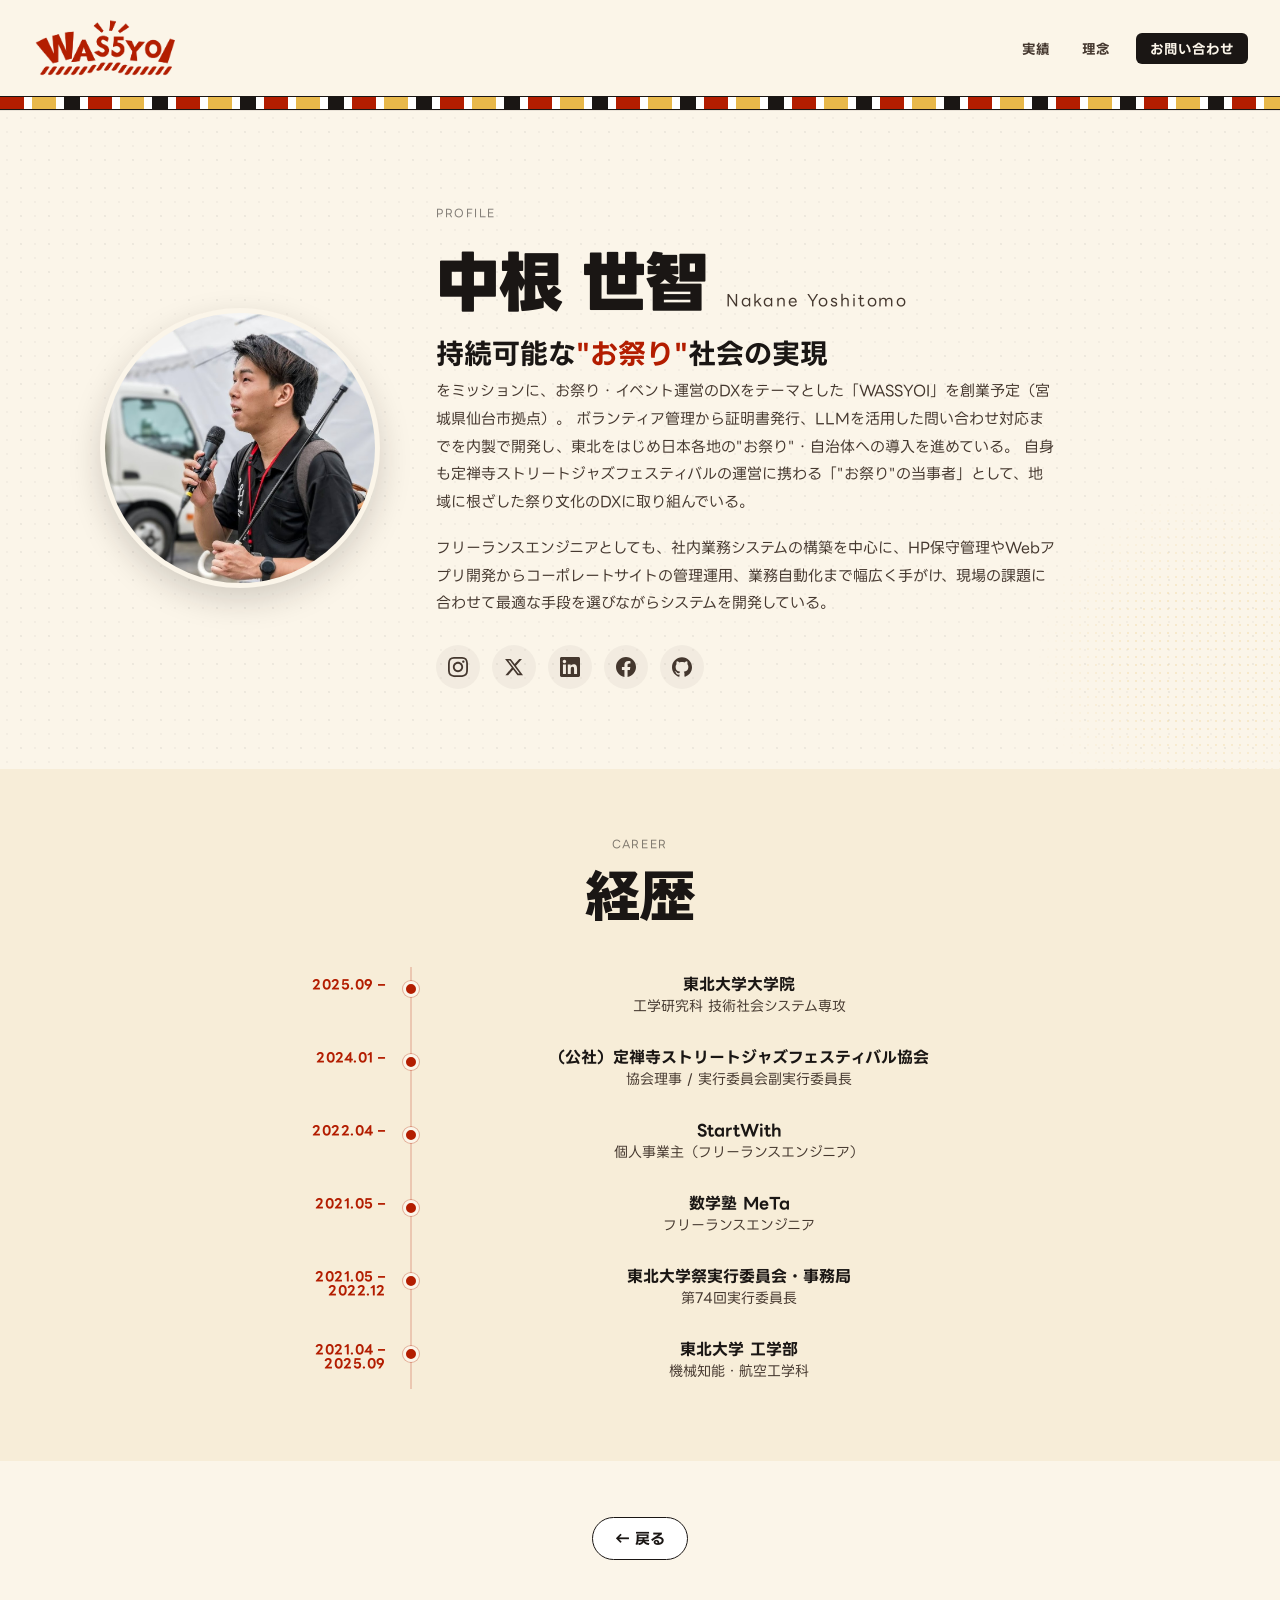
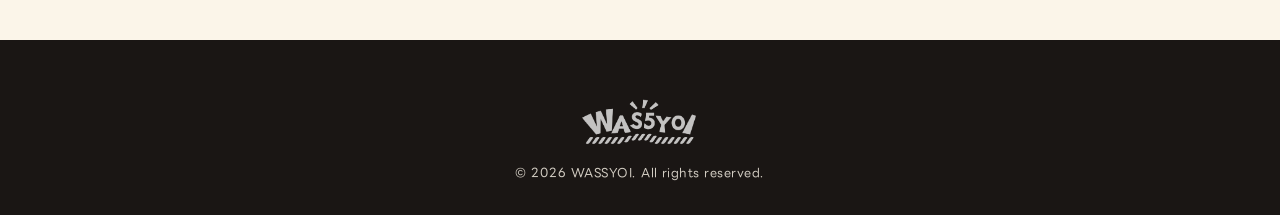
==== ynakane/index.html @ 85476eb9 "Shorten back link to "← 戻る" The profile page sits one level below the portfolio root, so the shorter" ====
<!doctype html>
<html lang="ja">
<head>
<meta charset="utf-8">
<title>中根 世智 / Nakane Yoshitomo — WASSYOI</title>
<meta name="viewport" content="width=device-width, initial-scale=1">
<meta name="description" content="WASSYOI 共同創業者・中根世智(Nakane Yoshitomo)のプロフィール。仙台拠点で&quot;お祭り&quot;運営のDXに取り組む。">
<meta property="og:title" content="中根 世智 / Nakane Yoshitomo — WASSYOI">
<meta property="og:description" content="持続可能な&quot;お祭り&quot;社会の実現へ。WASSYOI 共同創業者・中根世智のプロフィール。">
<meta property="og:type" content="profile">
<meta property="og:image" content="../assets/team/nakane.jpg">

<link rel="preconnect" href="https://fonts.googleapis.com">
<link rel="preconnect" href="https://fonts.gstatic.com" crossorigin>
<link href="https://fonts.googleapis.com/css2?family=LINE+Seed+JP:wght@400;700;900&family=Zen+Kaku+Gothic+New:wght@500;700;900&display=swap" rel="stylesheet">

<link rel="stylesheet" href="../matsuri.css">
<link rel="stylesheet" href="../portfolio.css">
<link rel="stylesheet" href="ynakane.css">

<link rel="icon" type="image/svg+xml" href="../assets/wassyoi-trex-black.svg">
</head>
<body class="matsuri-root font-mode-modern">

<!-- ===== Header ===== -->
<header class="wp-header">
  <div class="wp-header__inner">
    <a href="../" class="wp-logo" aria-label="WASSYOI ホーム">
      <img class="wp-logo__img" src="../assets/wassyoi-logo.png" alt="WASSYOI">
    </a>
    <nav class="wp-nav" aria-label="Primary">
      <a href="../#cases">実績</a>
      <a href="../#mission">理念</a>
      <a href="../#contact" class="is-cta">お問い合わせ</a>
    </nav>
  </div>
  <div class="m-hachimaki" aria-hidden="true"></div>
</header>

<main>

  <!-- ===== Hero ===== -->
  <section class="yn-hero bg-paper">
    <div class="wp-decor wp-decor--halftone halftone-mustard" aria-hidden="true"></div>
    <div class="yn-hero__inner">
      <div class="yn-hero__photo">
        <img src="../assets/team/nakane.jpg" alt="中根 世智">
      </div>
      <div class="yn-hero__text">
        <div class="wp-eyebrow">PROFILE</div>
        <h1 class="yn-hero__name">
          中根 世智
          <span class="yn-hero__name-en">Nakane Yoshitomo</span>
        </h1>
        <p class="yn-hero__tagline">
          持続可能な<span class="accent">"お祭り"</span>社会の実現
        </p>
        <p class="yn-hero__lede">
          をミッションに、お祭り・イベント運営のDXをテーマとした「WASSYOI」を創業予定（宮城県仙台市拠点）。
          ボランティア管理から証明書発行、LLMを活用した問い合わせ対応までを内製で開発し、東北をはじめ日本各地の"お祭り"・自治体への導入を進めている。
          自身も定禅寺ストリートジャズフェスティバルの運営に携わる「"お祭り"の当事者」として、地域に根ざした祭り文化のDXに取り組んでいる。
        </p>
        <p class="yn-hero__lede">
          フリーランスエンジニアとしても、社内業務システムの構築を中心に、HP保守管理やWebアプリ開発からコーポレートサイトの管理運用、業務自動化まで幅広く手がけ、現場の課題に合わせて最適な手段を選びながらシステムを開発している。
        </p>
        <ul class="yn-socials" aria-label="中根世智 SNS リンク">
          <li>
            <a href="https://www.instagram.com/ynakane_wassyoi" target="_blank" rel="noopener" aria-label="Instagram">
              <svg viewBox="0 0 24 24" aria-hidden="true" focusable="false">
                <path d="M12 2.163c3.204 0 3.584.012 4.85.07 3.252.148 4.771 1.691 4.919 4.919.058 1.265.069 1.645.069 4.849 0 3.205-.012 3.584-.069 4.849-.149 3.225-1.664 4.771-4.919 4.919-1.266.058-1.644.07-4.85.07-3.204 0-3.584-.012-4.849-.07-3.26-.149-4.771-1.699-4.919-4.92-.058-1.265-.07-1.644-.07-4.849 0-3.204.013-3.583.07-4.849.149-3.227 1.664-4.771 4.919-4.919 1.266-.057 1.645-.069 4.849-.069zm0-2.163c-3.259 0-3.667.014-4.947.072-4.358.2-6.78 2.618-6.98 6.98-.059 1.281-.073 1.689-.073 4.948 0 3.259.014 3.668.072 4.948.2 4.358 2.618 6.78 6.98 6.98 1.281.058 1.689.072 4.948.072 3.259 0 3.668-.014 4.948-.072 4.354-.2 6.782-2.618 6.979-6.98.059-1.28.073-1.689.073-4.948 0-3.259-.014-3.667-.072-4.947-.196-4.354-2.617-6.78-6.979-6.98-1.281-.059-1.69-.073-4.949-.073zm0 5.838c-3.403 0-6.162 2.759-6.162 6.162s2.759 6.163 6.162 6.163 6.162-2.759 6.162-6.163c0-3.403-2.759-6.162-6.162-6.162zm0 10.162c-2.209 0-4-1.79-4-4 0-2.209 1.791-4 4-4s4 1.791 4 4c0 2.21-1.791 4-4 4zm6.406-11.845c-.796 0-1.441.645-1.441 1.44s.645 1.44 1.441 1.44c.795 0 1.439-.645 1.439-1.44s-.644-1.44-1.439-1.44z"/>
              </svg>
            </a>
          </li>
          <li>
            <a href="https://x.com/ynakane_wassyoi" target="_blank" rel="noopener" aria-label="X (Twitter)">
              <svg viewBox="0 0 24 24" aria-hidden="true" focusable="false">
                <path d="M18.244 2.25h3.308l-7.227 8.26 8.502 11.24H16.17l-5.214-6.817L4.99 21.75H1.68l7.73-8.835L1.254 2.25H8.08l4.713 6.231 5.45-6.231zm-1.161 17.52h1.833L7.084 4.126H5.117l11.966 15.644z"/>
              </svg>
            </a>
          </li>
          <li>
            <a href="https://www.linkedin.com/in/yoshitomo-nakane-5741b6293" target="_blank" rel="noopener" aria-label="LinkedIn">
              <svg viewBox="0 0 24 24" aria-hidden="true" focusable="false">
                <path d="M20.447 20.452h-3.554v-5.569c0-1.328-.027-3.037-1.852-3.037-1.853 0-2.136 1.445-2.136 2.939v5.667H9.351V9h3.414v1.561h.046c.477-.9 1.637-1.85 3.37-1.85 3.601 0 4.267 2.37 4.267 5.455v6.286zM5.337 7.433c-1.144 0-2.063-.926-2.063-2.065 0-1.138.92-2.063 2.063-2.063 1.14 0 2.064.925 2.064 2.063 0 1.139-.925 2.065-2.064 2.065zm1.782 13.019H3.555V9h3.564v11.452zM22.225 0H1.771C.792 0 0 .774 0 1.729v20.542C0 23.227.792 24 1.771 24h20.451C23.2 24 24 23.227 24 22.271V1.729C24 .774 23.2 0 22.222 0h.003z"/>
              </svg>
            </a>
          </li>
          <li>
            <a href="https://www.facebook.com/share/1KwECC7auL/" target="_blank" rel="noopener" aria-label="Facebook">
              <svg viewBox="0 0 24 24" aria-hidden="true" focusable="false">
                <path d="M24 12.073c0-6.627-5.373-12-12-12s-12 5.373-12 12c0 5.99 4.388 10.954 10.125 11.854v-8.385H7.078v-3.47h3.047V9.43c0-3.007 1.792-4.669 4.533-4.669 1.312 0 2.686.235 2.686.235v2.953H15.83c-1.491 0-1.956.925-1.956 1.874v2.25h3.328l-.532 3.47h-2.796v8.385C19.612 23.027 24 18.062 24 12.073z"/>
              </svg>
            </a>
          </li>
          <li>
            <a href="https://github.com/chifukomu" target="_blank" rel="noopener" aria-label="GitHub">
              <svg viewBox="0 0 24 24" aria-hidden="true" focusable="false">
                <path d="M12 .297c-6.63 0-12 5.373-12 12 0 5.303 3.438 9.8 8.205 11.385.6.113.82-.258.82-.577 0-.285-.01-1.04-.015-2.04-3.338.724-4.042-1.61-4.042-1.61C4.422 18.07 3.633 17.7 3.633 17.7c-1.087-.744.084-.729.084-.729 1.205.084 1.838 1.236 1.838 1.236 1.07 1.835 2.809 1.305 3.495.998.108-.776.417-1.305.76-1.605-2.665-.3-5.466-1.332-5.466-5.93 0-1.31.465-2.38 1.235-3.22-.135-.303-.54-1.523.105-3.176 0 0 1.005-.322 3.3 1.23.96-.267 1.98-.399 3-.405 1.02.006 2.04.138 3 .405 2.28-1.552 3.285-1.23 3.285-1.23.645 1.653.24 2.873.12 3.176.765.84 1.23 1.91 1.23 3.22 0 4.61-2.805 5.625-5.475 5.92.42.36.81 1.096.81 2.22 0 1.606-.015 2.896-.015 3.286 0 .315.21.69.825.57C20.565 22.092 24 17.592 24 12.297c0-6.627-5.373-12-12-12z"/>
              </svg>
            </a>
          </li>
        </ul>
      </div>
    </div>
  </section>

  <!-- ===== Career ===== -->
  <section class="wp-section wp-section--alt">
    <div class="wp-section__head">
      <div class="wp-eyebrow">CAREER</div>
      <h2 class="wp-section__title">経歴</h2>
    </div>
    <ol class="yn-timeline">
      <li>
        <div class="yn-timeline__date">2025.09 –</div>
        <div class="yn-timeline__body">
          <div class="yn-timeline__org">東北大学大学院</div>
          <div class="yn-timeline__role">工学研究科 技術社会システム専攻</div>
        </div>
      </li>
      <li>
        <div class="yn-timeline__date">2024.01 –</div>
        <div class="yn-timeline__body">
          <div class="yn-timeline__org">（公社）定禅寺ストリートジャズフェスティバル協会</div>
          <div class="yn-timeline__role">協会理事 / 実行委員会副実行委員長</div>
        </div>
      </li>
      <li>
        <div class="yn-timeline__date">2022.04 –</div>
        <div class="yn-timeline__body">
          <div class="yn-timeline__org">StartWith</div>
          <div class="yn-timeline__role">個人事業主（フリーランスエンジニア）</div>
        </div>
      </li>
      <li>
        <div class="yn-timeline__date">2021.05 –</div>
        <div class="yn-timeline__body">
          <div class="yn-timeline__org">数学塾 MeTa</div>
          <div class="yn-timeline__role">フリーランスエンジニア</div>
        </div>
      </li>
      <li>
        <div class="yn-timeline__date">2021.05 – 2022.12</div>
        <div class="yn-timeline__body">
          <div class="yn-timeline__org">東北大学祭実行委員会・事務局</div>
          <div class="yn-timeline__role">第74回実行委員長</div>
        </div>
      </li>
      <li>
        <div class="yn-timeline__date">2021.04 – 2025.09</div>
        <div class="yn-timeline__body">
          <div class="yn-timeline__org">東北大学 工学部</div>
          <div class="yn-timeline__role">機械知能・航空工学科</div>
        </div>
      </li>
    </ol>
  </section>

  <!-- ===== Back ===== -->
  <section class="yn-back">
    <a href="../" class="m-btn m-btn-ghost">← 戻る</a>
  </section>

</main>

<!-- ===== Footer ===== -->
<footer class="wp-footer">
  <div class="wp-footer__inner">
    <span class="wp-footer__brand">
      <img class="mark" src="../assets/wassyoi-logo.png" alt="WASSYOI">
    </span>
    <span class="wp-footer__copy font-mono">© 2026 WASSYOI. All rights reserved.</span>
  </div>
</footer>

</body>
</html>
---- matsuri.css ----
/* WASSYOI Portfolio — Matsuri Direction
   Paper-collage festival aesthetic. LINE Seed JP throughout,
   warm cream paper, vermillion + mustard, halftone, masking tape, hachimaki. */

:root {
  --m-red: #B31D00;
  --m-red-deep: #861500;
  --m-red-soft: #F2DDD6;
  --m-mustard: #E8B84A;
  --m-mustard-deep: #B98A1E;
  --m-mustard-soft: #FBEED0;
  --m-teal: #1E7A7A;
  --m-teal-soft: #CFE5E3;
  --m-navy: #1D2B4A;
  --m-cream: #FBF5E9;
  --m-paper: #F7EDD8;
  --m-ink: #1A1614;
  --m-ink-2: #44372E;
  --m-ink-3: rgba(26,22,20,.55);
  --m-radius: 18px;

  --m-font-display: "Zen Kaku Gothic New", "LINE Seed JP", system-ui, sans-serif;
  --m-font-body: "LINE Seed JP", system-ui, sans-serif;
  --m-font-mono: "LINE Seed JP", system-ui, sans-serif;
}

/* ===== Page chrome ===== */
.matsuri-root {
  font-family: var(--m-font-body);
  color: var(--m-ink);
  background: var(--m-cream);
  -webkit-font-smoothing: antialiased;
  font-feature-settings: "palt";
  min-height: 100vh;
}
.matsuri-root *,
.matsuri-root *::before,
.matsuri-root *::after { box-sizing: border-box; }

.font-display {
  font-family: var(--m-font-display);
  font-weight: 800;
  letter-spacing: -0.02em;
}
.font-mono { font-family: var(--m-font-mono); }

/* ===== Paper textures ===== */
.bg-paper {
  background-color: var(--m-cream);
  background-image:
    radial-gradient(rgba(26,22,20,.035) 1px, transparent 1px),
    radial-gradient(rgba(26,22,20,.025) 1px, transparent 1px);
  background-size: 14px 14px, 28px 28px;
  background-position: 0 0, 7px 7px;
}
.bg-paper-warm {
  background-color: var(--m-paper);
  background-image:
    radial-gradient(rgba(26,22,20,.045) 1px, transparent 1.2px);
  background-size: 10px 10px;
}
.bg-ink { background: var(--m-ink); color: var(--m-cream); }

/* Halftone */
.halftone-red {
  background-image: radial-gradient(var(--m-red) 22%, transparent 23%);
  background-size: 10px 10px;
}
.halftone-mustard {
  background-image: radial-gradient(var(--m-mustard) 22%, transparent 23%);
  background-size: 8px 8px;
}
.halftone-ink {
  background-image: radial-gradient(var(--m-ink) 22%, transparent 23%);
  background-size: 7px 7px;
}

/* Diagonal stripes */
.stripe-red {
  background: repeating-linear-gradient(-45deg, var(--m-red) 0 10px, #C83619 10px 20px);
}
.stripe-mustard {
  background: repeating-linear-gradient(-45deg, var(--m-mustard) 0 10px, #D9A834 10px 20px);
}
.stripe-cream {
  background: repeating-linear-gradient(-45deg, var(--m-cream) 0 8px, #F0E6D0 8px 16px);
}

/* ===== Tape / masking ===== */
.m-tape {
  position: absolute;
  height: 22px;
  width: 80px;
  background: rgba(232, 184, 74, 0.7);
  box-shadow: 0 2px 6px rgba(0,0,0,.08);
}
.m-tape::before, .m-tape::after {
  content: "";
  position: absolute;
  top: 0; bottom: 0; width: 6px;
  background-image: linear-gradient(90deg, transparent 0 3px, rgba(255,255,255,.5) 3px 6px);
}
.m-tape::before { left: -1px; }
.m-tape::after  { right: -1px; transform: scaleX(-1); }
.m-tape-red  { background: rgba(214, 59, 31, 0.72); }
.m-tape-teal { background: rgba(30, 122, 122, 0.66); }

/* ===== Sticker / chip / button ===== */
.m-sticker {
  display: inline-flex;
  align-items: center;
  justify-content: center;
  gap: 6px;
  border-radius: 999px;
  padding: 6px 14px;
  font-weight: 700;
  font-size: 13px;
  background: var(--m-mustard);
  color: var(--m-ink);
  box-shadow: 0 2px 0 var(--m-ink);
  border: 1.5px solid var(--m-ink);
  white-space: nowrap;
}
.m-sticker-red  { background: var(--m-red); color: #fff; }
.m-sticker-teal { background: var(--m-teal); color: #fff; }
.m-sticker-ink  { background: var(--m-ink); color: var(--m-cream); }

.m-chip {
  display: inline-flex;
  align-items: center;
  gap: 6px;
  padding: 4px 10px;
  border-radius: 999px;
  font-size: 12px;
  font-weight: 700;
  border: 1.2px solid var(--m-ink);
  background: #fff;
  color: var(--m-ink);
}

.m-card {
  background: #fff;
  border: 1.5px solid var(--m-ink);
  border-radius: var(--m-radius);
  box-shadow: 4px 4px 0 var(--m-ink);
  position: relative;
  transition: transform .15s cubic-bezier(.2,.7,.3,1), box-shadow .15s cubic-bezier(.2,.7,.3,1);
}
.m-card:hover { transform: translate(-2px,-2px); box-shadow: 6px 6px 0 var(--m-ink); }
.m-card-soft {
  background: #fff;
  border: 1px solid rgba(26,22,20,.15);
  border-radius: var(--m-radius);
  box-shadow: 0 4px 14px rgba(26,22,20,.06);
}

.m-btn {
  display: inline-flex;
  align-items: center;
  justify-content: center;
  gap: 8px;
  padding: 12px 22px;
  border-radius: 999px;
  font-weight: 700;
  font-size: 15px;
  font-family: inherit;
  border: 1.5px solid var(--m-ink);
  cursor: pointer;
  transition: transform .12s cubic-bezier(.2,.7,.3,1), box-shadow .12s cubic-bezier(.2,.7,.3,1);
  white-space: nowrap;
  color: var(--m-ink);
  background: #fff;
  text-decoration: none;
}
.m-btn-primary { background: var(--m-red); color: #fff; box-shadow: 3px 3px 0 var(--m-ink); }
.m-btn-primary:hover { transform: translate(-1px,-1px); box-shadow: 4px 4px 0 var(--m-ink); }
.m-btn-mustard { background: var(--m-mustard); color: var(--m-ink); box-shadow: 3px 3px 0 var(--m-ink); }
.m-btn-mustard:hover { transform: translate(-1px,-1px); box-shadow: 4px 4px 0 var(--m-ink); }
.m-btn-teal { background: var(--m-teal); color: #fff; box-shadow: 3px 3px 0 var(--m-ink); }
.m-btn-teal:hover { transform: translate(-1px,-1px); box-shadow: 4px 4px 0 var(--m-ink); }
.m-btn-ghost { background: #fff; }
.m-btn-ghost:hover { background: var(--m-paper); }

/* ===== Burst / star sticker ===== */
.m-burst {
  position: absolute;
  width: 84px; height: 84px;
  background: var(--m-mustard);
  display: flex; align-items: center; justify-content: center;
  text-align: center;
  font-weight: 800;
  font-size: 13px;
  color: var(--m-ink);
  line-height: 1.05;
  border: none;
  clip-path: polygon(
    50% 0%, 61% 12%, 75% 6%, 79% 21%, 94% 20%,
    90% 35%, 100% 45%, 88% 55%, 96% 70%, 81% 73%,
    80% 88%, 65% 84%, 57% 98%, 45% 88%, 30% 96%,
    25% 82%, 10% 82%, 14% 68%, 2% 58%, 14% 48%,
    4% 32%, 19% 30%, 16% 16%, 31% 18%, 37% 4%
  );
}

/* ===== Zigzag separator ===== */
.m-zigzag {
  height: 10px;
  background: var(--m-ink);
  clip-path: polygon(
    0 0, 2.5% 100%, 5% 0, 7.5% 100%, 10% 0, 12.5% 100%, 15% 0, 17.5% 100%,
    20% 0, 22.5% 100%, 25% 0, 27.5% 100%, 30% 0, 32.5% 100%, 35% 0, 37.5% 100%,
    40% 0, 42.5% 100%, 45% 0, 47.5% 100%, 50% 0, 52.5% 100%, 55% 0, 57.5% 100%,
    60% 0, 62.5% 100%, 65% 0, 67.5% 100%, 70% 0, 72.5% 100%, 75% 0, 77.5% 100%,
    80% 0, 82.5% 100%, 85% 0, 87.5% 100%, 90% 0, 92.5% 100%, 95% 0, 97.5% 100%, 100% 0
  );
}

/* ===== Sticky note ===== */
.m-note {
  background: #FFF5B8;
  padding: 14px 16px;
  border-radius: 4px;
  box-shadow: 2px 3px 0 rgba(26,22,20,.18);
  font-size: 13px;
  line-height: 1.55;
  position: relative;
}

/* ===== Marquee ticker ===== */
@keyframes m-marquee { from { transform: translateX(0); } to { transform: translateX(-50%); } }
.m-marquee-track {
  display: flex; gap: 2.5rem;
  width: max-content;
  animation: m-marquee 38s linear infinite;
  align-items: center;
}

/* ===== Animations ===== */
@keyframes m-wiggle {
  0%, 100% { transform: rotate(-2deg); }
  50% { transform: rotate(2deg); }
}
@keyframes m-bobble {
  0%, 100% { transform: translateY(0); }
  50% { transform: translateY(-4px); }
}
@keyframes m-spin-slow { to { transform: rotate(360deg); } }
.m-anim-wiggle { animation: m-wiggle 3.2s ease-in-out infinite; transform-origin: center; }
.m-anim-bobble { animation: m-bobble 2.6s ease-in-out infinite; }
.m-anim-spin   { animation: m-spin-slow 14s linear infinite; }

@media (prefers-reduced-motion: reduce) {
  .m-marquee-track,
  .m-anim-wiggle,
  .m-anim-bobble,
  .m-anim-spin { animation: none !important; }
}

/* ===== Stamp / seal mark ===== */
.m-stamp {
  width: 100%; aspect-ratio: 1; border-radius: 50%;
  background: var(--m-red);
  border: 3px solid var(--m-red);
  position: relative;
  display: grid; place-items: center;
  color: var(--m-cream);
  font-family: var(--m-font-display);
  font-weight: 800;
  letter-spacing: -0.02em;
  box-shadow: 0 4px 14px rgba(0,0,0,.12);
}
.m-stamp::before {
  content: ""; position: absolute; inset: 6%;
  border: 1.5px solid var(--m-cream); border-radius: 50%;
  pointer-events: none;
}

/* ===== Hachimaki strip (festival headband) — recreated as a CSS pattern ===== */
.m-hachimaki {
  height: 14px;
  background:
    repeating-linear-gradient(
      90deg,
      var(--m-red) 0 24px,
      #fff 24px 32px,
      var(--m-mustard) 32px 56px,
      #fff 56px 64px,
      var(--m-ink) 64px 80px,
      #fff 80px 88px
    );
  border-top: 1.5px solid var(--m-ink);
  border-bottom: 1.5px solid var(--m-ink);
}
---- portfolio.css ----
/* WASSYOI Portfolio — modern business-leaning layer
   Built on top of matsuri.css. Festival cues used as accent only. */

html, body { margin: 0; padding: 0; }
html { scroll-behavior: smooth; }
@media (prefers-reduced-motion: reduce) {
  html { scroll-behavior: auto; }
}
body { font-family: var(--m-font-body); color: var(--m-ink); background: var(--m-cream); }
img { max-width: 100%; height: auto; display: block; }
a { color: inherit; }

/* ========== shared layout primitives ========== */
.wp-wrap { max-width: 1140px; margin: 0 auto; padding: 0 28px; }
.wp-wrap--narrow { max-width: 880px; margin: 0 auto; padding: 0 28px; }

.wp-eyebrow {
  font-family: var(--m-font-mono);
  font-size: 11px;
  letter-spacing: 0.14em;
  color: var(--m-ink-3);
  text-transform: uppercase;
  margin-bottom: 14px;
  display: inline-block;
}

/* ========== Header — slim, modern ========== */
.wp-header {
  position: sticky; top: 0; z-index: 50;
  background: rgba(251, 245, 233, 0.88);
  backdrop-filter: saturate(140%) blur(10px);
  -webkit-backdrop-filter: saturate(140%) blur(10px);
  border-bottom: 1px solid rgba(26, 22, 20, 0.08);
}
.wp-header__inner {
  padding: 16px 32px;
  display: flex; align-items: center; gap: 24px;
}
.wp-logo {
  display: inline-flex; align-items: center; gap: 10px;
  text-decoration: none; color: var(--m-ink);
}
.wp-logo__img {
  height: 64px; width: auto; display: block;
}
.wp-nav { margin-left: auto; display: flex; align-items: center; gap: 4px; }
.wp-nav a {
  padding: 8px 14px; border-radius: 6px;
  font-size: 13.5px; font-weight: 600;
  color: var(--m-ink-2); text-decoration: none;
  transition: background 0.12s, color 0.12s;
}
.wp-nav a:hover { background: rgba(26,22,20,0.05); color: var(--m-ink); }
.wp-nav a.is-cta {
  background: var(--m-ink); color: var(--m-cream);
  margin-left: 8px;
}
.wp-nav a.is-cta:hover { background: var(--m-red); color: #fff; }

/* anchor offset for sticky header */
.wp-section, .wp-contact { scroll-margin-top: 88px; }

/* ========== Hero ========== */
.wp-hero { position: relative; padding: 72px 32px 56px; overflow: hidden; text-align: center; }
.wp-hero__inner { position: relative; }
.wp-eyebrow { /* base, but ensure header alignment */ }
.wp-hero__title {
  font-family: var(--m-font-display);
  font-weight: 800; letter-spacing: -0.025em;
  font-size: clamp(40px, 6.2vw, 84px);
  line-height: 0.98;
  margin: 16px 0 28px;
  text-wrap: balance;
}
.wp-hero__title .accent { color: var(--m-red); }
.wp-hero__title .ulay { position: relative; display: inline-block; }
.wp-hero__title .ulay::after {
  content: ""; position: absolute; left: -2px; right: -2px; bottom: 6%;
  height: 28%; background: var(--m-mustard); opacity: 0.5;
  z-index: -1; border-radius: 2px;
}
.wp-hero__lede,
.wp-section__lede,
.wp-concept__body p,
.wp-value__desc,
.wp-case__excerpt,
.wp-contact__lede {
  font-family: var(--m-font-body);
  font-weight: 500;
  font-size: 16px;
  line-height: 1.9;
  color: var(--m-ink-2);
}
.wp-hero__lede {
  max-width: 920px; font-size: 17px;
  margin: 0 auto 24px;
}
.wp-hero__note {
  font-family: var(--m-font-body);
  font-size: 13.2px;
  line-height: 1.8;
  color: var(--m-ink-3);
  max-width: 820px;
  margin: 0 auto 32px;
  text-align: center;
}
.wp-hero__cta { display: flex; gap: 12px; flex-wrap: wrap; justify-content: center; }

/* festival decor — used as accent only (deco-1 baseline) */
.wp-decor { position: absolute; pointer-events: none; }
.wp-decor--halftone {
  position: absolute; right: -120px; bottom: -80px;
  width: 380px; height: 380px; opacity: 0.18;
  -webkit-mask-image: radial-gradient(circle at center, black 30%, transparent 65%);
  mask-image: radial-gradient(circle at center, black 30%, transparent 65%);
}

/* ========== Stat strip ========== */
.wp-stats {
  border-top: 1px solid rgba(26,22,20,0.1);
  border-bottom: 1px solid rgba(26,22,20,0.1);
  background: var(--m-paper);
}
.wp-stats__row {
  max-width: 1140px; margin: 0 auto;
  padding: 28px;
  display: grid; grid-template-columns: repeat(4, 1fr); gap: 28px;
}
.wp-stat__num {
  font-family: var(--m-font-display); font-weight: 800;
  font-size: 36px; letter-spacing: -0.02em; color: var(--m-ink);
  line-height: 1;
}
.wp-stat__num small {
  font-size: 16px; margin-left: 4px; color: var(--m-ink-2);
  font-weight: 700; letter-spacing: 0;
}
.wp-stat__label {
  font-family: var(--m-font-mono); font-size: 11px;
  color: var(--m-ink-3); margin-top: 6px; letter-spacing: 0.06em;
}

/* ========== Section frame ========== */
.wp-section { padding: 64px 32px; position: relative; text-align: center; }
.wp-section--alt { background: var(--m-paper); }
.wp-section--ink { background: var(--m-ink); color: var(--m-cream); }
.wp-section__head { margin: 0 0 36px; }
.wp-section__title {
  font-family: var(--m-font-display); font-weight: 800;
  letter-spacing: -0.022em;
  font-size: clamp(34px, 4.4vw, 56px);
  line-height: 1.05; margin: 0;
  text-wrap: balance;
}
.wp-section--ink .wp-section__title { color: var(--m-cream); }
.wp-section__title .accent { color: var(--m-red); }
.wp-section--ink .wp-section__title .accent { color: var(--m-mustard); }
.wp-section__lede { margin: 18px auto 0; max-width: 880px; }
.wp-section--ink .wp-section__lede { color: rgba(251,245,233,0.78); }

/* ========== Mission cards (3 values) ========== */
.wp-values {
  display: grid; grid-template-columns: repeat(3, 1fr); gap: 20px;
}
.wp-value {
  background: rgba(251,245,233,0.04);
  border: 1px solid rgba(251,245,233,0.12);
  border-radius: 16px; padding: 32px 28px;
  display: flex; flex-direction: column; gap: 14px;
  position: relative; overflow: hidden;
}
.wp-value__title {
  font-family: var(--m-font-display); font-weight: 800;
  font-size: 24px; letter-spacing: -0.02em;
  color: var(--m-cream); line-height: 1.25;
}
.wp-value__title .accent { color: var(--m-red); }
.wp-value__desc { margin: 0; }
.wp-section--ink .wp-value__desc { color: rgba(251,245,233,0.78); }

/* ========== Concept ========== */
.wp-concept__body p { max-width: 880px; margin: 0 auto 22px; }

/* ========== Cases ========== */
.wp-cases {
  display: grid; grid-template-columns: 1fr; gap: 40px;
}
.wp-cases__cta {
  margin-top: 72px;
  padding-top: 8px;
  display: flex;
  justify-content: center;
}
.wp-case {
  background: #fff;
  border: 1px solid rgba(26,22,20,0.12);
  border-radius: 18px;
  overflow: hidden;
  display: grid; grid-template-columns: 1.05fr 1fr;
  transition: transform 0.18s, box-shadow 0.18s;
}
.wp-case:hover {
  transform: translateY(-3px);
  box-shadow: 0 14px 36px rgba(26,22,20,0.1);
}
.wp-case__cover {
  background: var(--m-paper); position: relative;
  min-height: 320px; overflow: hidden;
  display: block;
}
.wp-case__cover img {
  position: absolute; inset: 0;
  width: 100%; height: 100%;
  object-fit: cover; object-position: top center;
}
#case-jsf .wp-case__cover img { object-position: top left; }
.wp-case--reverse { grid-template-columns: 1fr 1.05fr; }
.wp-case--reverse .wp-case__cover { order: 2; }
.wp-case--reverse .wp-case__body { order: 1; }
.wp-case__body {
  padding: 36px 38px 32px;
  display: flex; flex-direction: column; gap: 14px;
  min-width: 0;
  text-align: left;
}
.wp-case__meta {
  font-family: var(--m-font-mono);
  font-size: 11px; letter-spacing: 0.08em;
  color: var(--m-ink-3);
  display: flex; align-items: center; gap: 10px; flex-wrap: wrap;
}
.wp-case__meta .dot { width: 3px; height: 3px; background: var(--m-ink-3); border-radius: 99px; }
.wp-case__place {
  background: var(--m-mustard); color: var(--m-ink);
  padding: 3px 10px; border-radius: 99px;
  font-size: 11px; font-weight: 700; letter-spacing: 0.04em;
}
.wp-case__title {
  font-family: var(--m-font-display); font-weight: 800;
  font-size: 30px; letter-spacing: -0.02em; line-height: 1.18;
  margin: 0;
}
.wp-case__excerpt { margin: 0; }
.wp-case__tags { display: flex; gap: 6px; flex-wrap: wrap; margin-top: 4px; }
.wp-case__tag {
  font-family: var(--m-font-mono); font-size: 11px;
  padding: 2px 8px; border-radius: 4px;
  background: rgba(26,22,20,0.06); color: var(--m-ink-2);
}
.wp-case__cta {
  margin-top: auto; padding-top: 14px;
  display: inline-flex; align-items: center; gap: 8px;
  font-size: 14px; font-weight: 700; color: var(--m-red);
  text-decoration: none; align-self: flex-start;
}
.wp-case__cta .arrow { transition: transform 0.15s; }
.wp-case:hover .wp-case__cta .arrow { transform: translateX(4px); }

/* ========== Founders ========== */
.wp-founders {
  max-width: 760px; margin: 0 auto;
  display: grid;
  grid-template-columns: minmax(0, 1.8fr) minmax(0, 1fr);
  gap: 20px; align-items: stretch;
}
.wp-founder {
  position: relative;
  background: #fff;
  border: 1.5px solid var(--m-ink);
  border-radius: 16px;
  padding: 32px 28px;
  display: flex; flex-direction: column; gap: 14px;
  align-items: center; text-align: center;
  transition: transform 0.15s cubic-bezier(.2,.7,.3,1),
              box-shadow 0.15s cubic-bezier(.2,.7,.3,1);
}
.wp-founder:not(.wp-founder--coming) {
  box-shadow: 4px 4px 0 var(--m-ink);
}
.wp-founder:not(.wp-founder--coming):hover {
  transform: translate(-2px, -2px);
  box-shadow: 6px 6px 0 var(--m-ink);
}
.wp-founder:not(.wp-founder--coming):hover .wp-founder__name {
  color: var(--m-red);
}
a.wp-founder__name::before {
  content: "";
  position: absolute;
  inset: 0;
  border-radius: 16px;
  z-index: 1;
}
.wp-founder__avatar,
.wp-founder__socials {
  position: relative;
  z-index: 2;
}
.wp-founder--coming {
  background: rgba(26,22,20,0.025);
  border: 1px dashed rgba(26,22,20,0.18);
  gap: 8px;
  padding: 24px 20px;
  justify-content: center;
}
.wp-founder__avatar {
  width: 132px; height: 132px; border-radius: 50%;
  overflow: hidden;
  border: 3px solid var(--m-cream);
  box-shadow: 0 4px 14px rgba(26,22,20,0.12);
  margin-bottom: 4px;
}
.wp-founder__avatar img {
  width: 100%; height: 100%; object-fit: cover;
  display: block;
}
.wp-founder__role {
  font-family: var(--m-font-mono); font-size: 11px;
  letter-spacing: 0.08em; color: var(--m-red);
}
.wp-founder__name {
  font-family: var(--m-font-display); font-weight: 800;
  font-size: 28px; letter-spacing: -0.01em;
  color: var(--m-ink); margin: 0; line-height: 1.2;
  text-decoration: none;
  transition: color 0.15s;
}
a.wp-founder__name:hover { color: var(--m-red); }
.wp-founder__name-en {
  font-family: var(--m-font-mono); font-size: 12px;
  letter-spacing: 0.12em; color: var(--m-ink-2);
  margin-top: -6px;
}
.wp-founder__socials {
  list-style: none; padding: 0; margin: 10px 0 0;
  display: flex; gap: 14px; align-items: center; justify-content: center;
}
.wp-founder__socials a {
  display: inline-flex; align-items: center; justify-content: center;
  width: 40px; height: 40px;
  border-radius: 50%;
  color: var(--m-ink-2);
  background: rgba(26,22,20,0.04);
  transition: color 0.15s, background 0.15s, transform 0.15s;
}
.wp-founder__socials a:hover {
  color: var(--m-red);
  background: rgba(179,29,0,0.08);
  transform: translateY(-2px);
}
.wp-founder__socials svg {
  width: 18px; height: 18px;
  fill: currentColor;
}
.wp-founder__name-coming {
  font-family: var(--m-font-display); font-weight: 800;
  font-size: 20px; letter-spacing: -0.02em;
  color: var(--m-ink-3); margin: 0;
}
.wp-founder__hint {
  font-family: var(--m-font-mono);
  font-size: 11px; letter-spacing: 0.08em;
  color: var(--m-ink-3); margin: 0;
}

/* ========== Contact ========== */
.wp-contact { text-align: center; padding: 80px 32px; scroll-margin-top: 88px; }
.wp-contact__title {
  font-family: var(--m-font-display); font-weight: 800;
  font-size: clamp(34px, 4.6vw, 60px); letter-spacing: -0.02em;
  line-height: 1.15; margin: 0 0 22px;
  text-wrap: balance;
}
.wp-contact__title .accent { color: var(--m-red); }
.wp-contact__lede { max-width: 620px; margin: 0 auto 32px; }
.wp-contact__cta { display: flex; gap: 12px; flex-wrap: wrap; justify-content: center; }
.wp-contact__cta a { font-size: 16px; padding: 14px 28px; }

/* ========== Footer ========== */
.wp-footer { background: var(--m-ink); color: var(--m-cream); padding: 56px 32px 36px; }
.wp-footer__inner {
  display: flex; flex-direction: column; align-items: center; gap: 18px;
  text-align: center;
  font-size: 12px; opacity: 0.82;
}
.wp-footer__brand { display: inline-flex; align-items: center; justify-content: center; }
.wp-footer__brand .mark {
  height: 52px; width: auto; display: block;
  filter: brightness(0) invert(1);
  opacity: 0.9;
}
.wp-footer__copy { letter-spacing: 0.04em; }

/* ========== Responsive ========== */
@media (max-width: 920px) {
  .wp-values { grid-template-columns: 1fr; }
  .wp-case, .wp-case--reverse { grid-template-columns: 1fr; }
  .wp-case__cover { min-height: 220px; aspect-ratio: 16/10; border-bottom: 1px solid rgba(26,22,20,0.1); }
  .wp-case--reverse .wp-case__cover { order: 0; }
  .wp-case--reverse .wp-case__body { order: 1; }
  .wp-founders { grid-template-columns: 1fr; }
}
@media (max-width: 640px) {
  .wp-section { padding: 56px 22px; }
  .wp-hero { padding: 56px 22px 48px; }
  .wp-contact { padding: 64px 22px; }
  .wp-header__inner { padding: 16px 22px; }
  .wp-footer { padding: 48px 22px 32px; }
  .wp-nav a:not(.is-cta) { display: none; }
}
---- ynakane/ynakane.css ----
/* /about/ynakane/ — Profile page specific styles
   matsuri.css + portfolio.css の共通レイアウトに加える、本ページ専用スタイル。 */

/* ========== Hero ========== */
.yn-hero {
  position: relative; overflow: hidden;
  padding: 96px 32px 80px;
}
.yn-hero__inner {
  max-width: 1080px; margin: 0 auto;
  display: grid; grid-template-columns: 280px 1fr; gap: 56px;
  align-items: center;
  position: relative; z-index: 1;
}
.yn-hero__photo {
  width: 280px; height: 280px; border-radius: 50%;
  overflow: hidden;
  border: 5px solid var(--m-cream);
  box-shadow: 0 12px 32px rgba(26,22,20,0.18);
  background: var(--m-cream);
  justify-self: center;
}
.yn-hero__photo img {
  width: 100%; height: 100%;
  object-fit: cover; display: block;
}
.yn-hero__text { display: flex; flex-direction: column; gap: 14px; }
.yn-hero__name {
  font-weight: 900;
  font-size: clamp(40px, 5.4vw, 64px);
  letter-spacing: -0.02em; line-height: 1.1;
  margin: 0;
  display: flex; align-items: baseline; gap: 18px; flex-wrap: wrap;
}
.yn-hero__name-en {
  font-size: 16px; font-weight: 400;
  letter-spacing: 0.12em;
  color: var(--m-ink-2);
}
.yn-hero__tagline {
  font-size: clamp(20px, 2.2vw, 28px);
  font-weight: 700;
  color: var(--m-ink);
  margin: 4px 0 -10px; line-height: 1.35;
}
.yn-hero__tagline .accent { color: var(--m-red); }
.yn-hero__lede {
  font-size: 15px; line-height: 1.85;
  color: var(--m-ink-2);
  margin: 0;
  max-width: 620px;
}
.yn-hero__lede + .yn-hero__lede { margin-top: 4px; }

/* ========== Hero socials ========== */
.yn-socials {
  list-style: none; padding: 0; margin: 14px 0 0;
  display: flex; gap: 12px; flex-wrap: wrap;
}
.yn-socials a {
  display: inline-flex; align-items: center; justify-content: center;
  width: 44px; height: 44px;
  border-radius: 50%;
  color: var(--m-ink-2);
  background: rgba(26,22,20,0.04);
  transition: color 0.15s, background 0.15s, transform 0.15s;
}
.yn-socials a:hover {
  color: var(--m-red);
  background: rgba(179,29,0,0.08);
  transform: translateY(-2px);
}
.yn-socials svg { width: 20px; height: 20px; fill: currentColor; }

/* ========== Career timeline ========== */
.yn-timeline {
  list-style: none; padding: 0;
  max-width: 760px; margin: 0 auto;
  display: flex; flex-direction: column;
  position: relative;
}
.yn-timeline::before {
  content: ""; position: absolute;
  top: 8px; bottom: 8px;
  left: 150px;
  width: 2px;
  background: rgba(179,29,0,0.18);
}
.yn-timeline li {
  display: grid;
  grid-template-columns: 150px 1fr;
  gap: 24px;
  padding: 16px 0;
  position: relative;
}
.yn-timeline li::before {
  content: "";
  position: absolute;
  left: 143px; top: 22px;
  width: 16px; height: 16px;
  border-radius: 50%;
  background: var(--m-red);
  border: 3px solid var(--m-cream);
  box-shadow: 0 0 0 1px rgba(179,29,0,0.3);
}
.yn-timeline__date {
  font-size: 13px; font-weight: 700;
  letter-spacing: 0.04em;
  color: var(--m-red);
  padding-top: 2px;
  text-align: right;
  padding-right: 24px;
}
.yn-timeline__body { padding-left: 24px; }
.yn-timeline__org {
  font-weight: 700; font-size: 16px;
  color: var(--m-ink); margin-bottom: 2px;
}
.yn-timeline__role {
  font-size: 14px; color: var(--m-ink-2); line-height: 1.5;
}

/* ========== Back CTA ========== */
.yn-back {
  text-align: center; padding: 56px 32px 80px;
}

/* ========== Responsive ========== */
@media (max-width: 760px) {
  .yn-hero { padding: 64px 22px 56px; }
  .yn-hero__inner {
    grid-template-columns: 1fr;
    gap: 28px;
    text-align: center;
  }
  .yn-hero__photo { width: 200px; height: 200px; }
  .yn-hero__name { justify-content: center; }
  .yn-hero__tagline { text-align: center; }
  .yn-hero__lede { text-align: center; }
  .yn-socials { justify-content: center; }

  .yn-timeline::before { left: 100px; }
  .yn-timeline li { grid-template-columns: 100px 1fr; gap: 16px; }
  .yn-timeline li::before { left: 93px; }
  .yn-timeline__date { padding-right: 16px; font-size: 11px; }
  .yn-timeline__body { padding-left: 16px; }
}
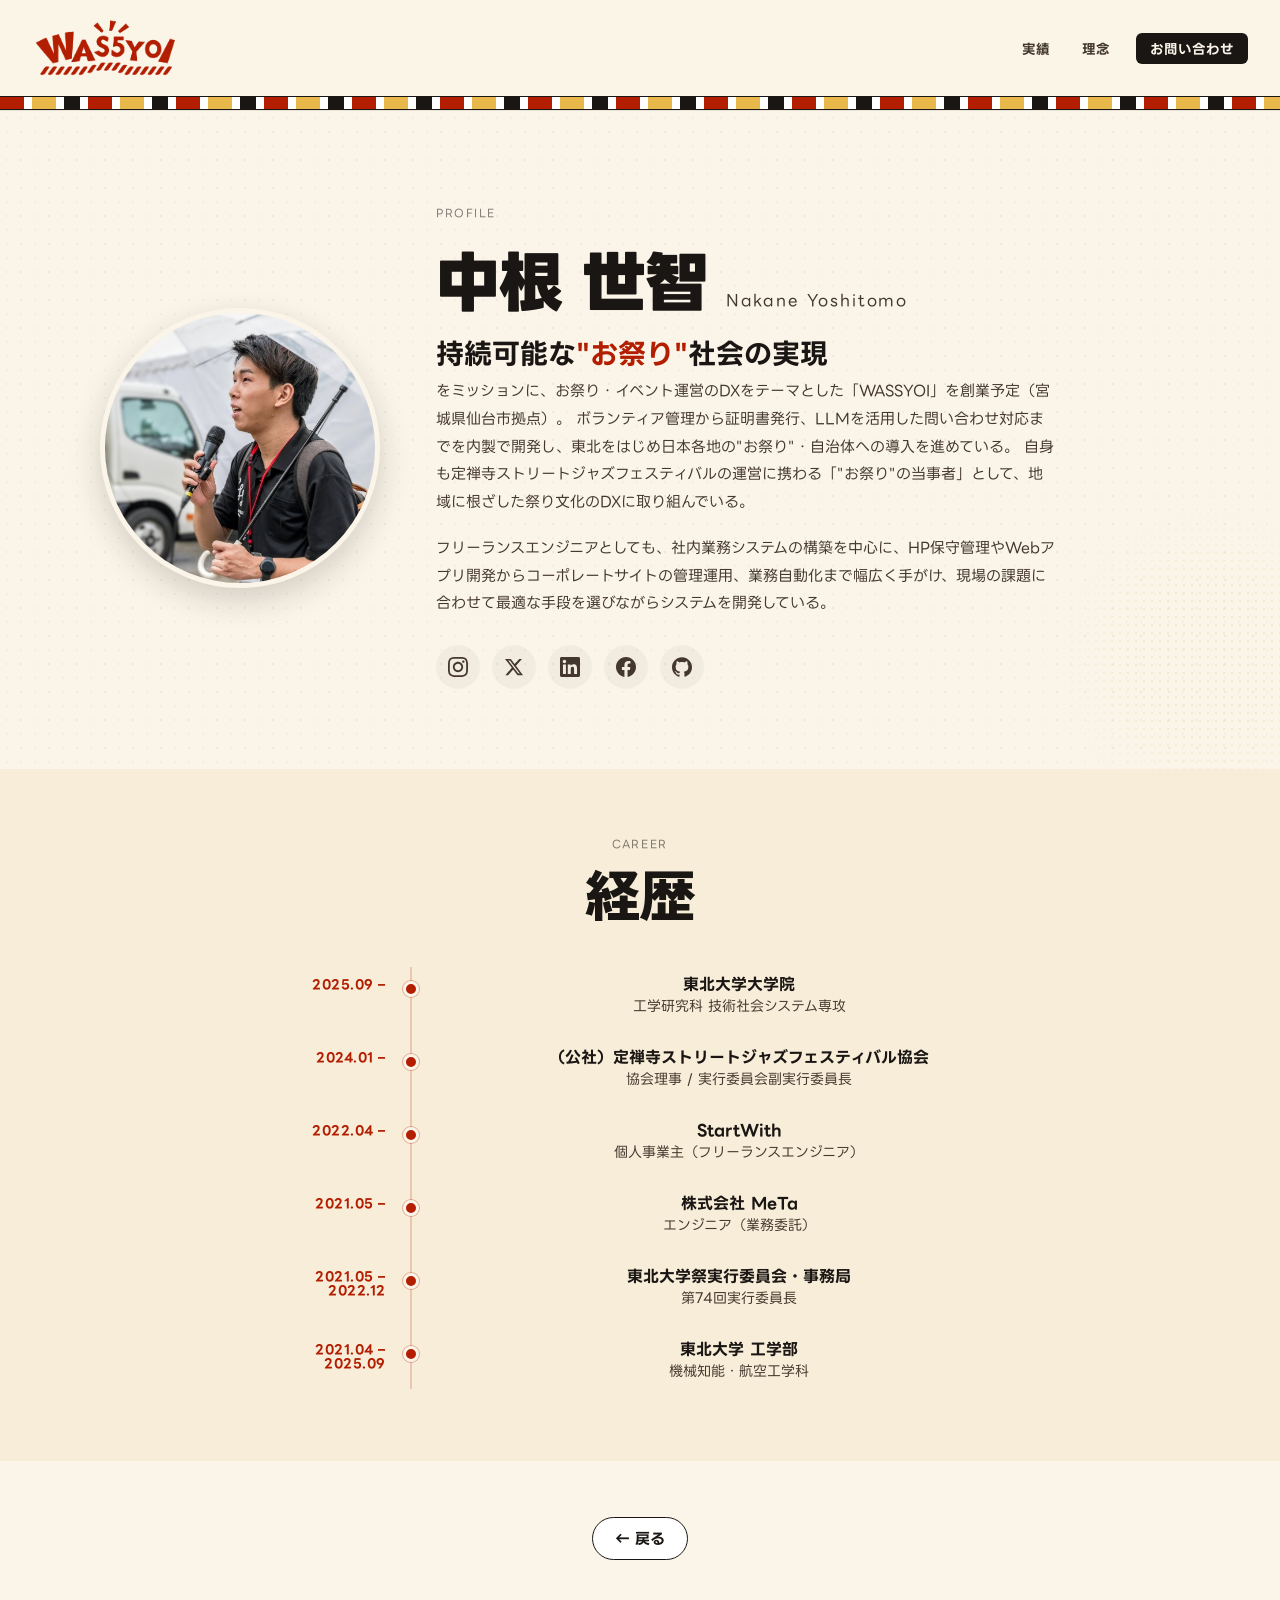
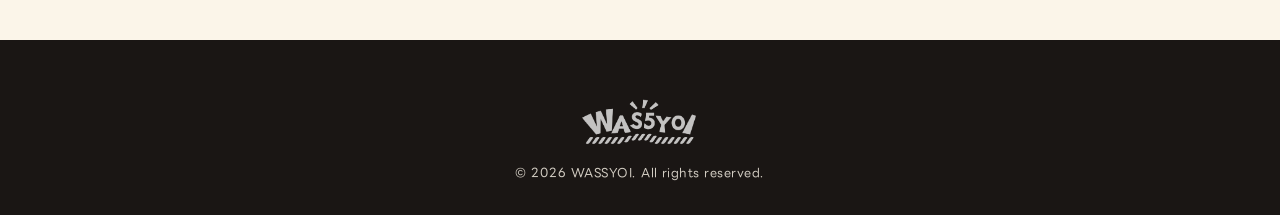
==== commit cf379b91: "Rename MeTa entry to 株式会社 MeTa / エンジニア（業務委託） Update the 2021.05 timeline entry: the organisation is " ====
--- a/ynakane/index.html
+++ b/ynakane/index.html
@@ -135,8 +135,8 @@
       <li>
         <div class="yn-timeline__date">2021.05 –</div>
         <div class="yn-timeline__body">
-          <div class="yn-timeline__org">数学塾 MeTa</div>
-          <div class="yn-timeline__role">フリーランスエンジニア</div>
+          <div class="yn-timeline__org">株式会社 MeTa</div>
+          <div class="yn-timeline__role">エンジニア（業務委託）</div>
         </div>
       </li>
       <li>
--- a/portfolio.css
+++ b/portfolio.css
@@ -172,7 +172,7 @@
 .wp-value__title {
   font-family: var(--m-font-display); font-weight: 800;
   font-size: 24px; letter-spacing: -0.02em;
-  color: var(--m-cream); line-height: 1.25;
+  color: var(--m-mustard); line-height: 1.25;
 }
 .wp-value__title .accent { color: var(--m-red); }
 .wp-value__desc { margin: 0; }
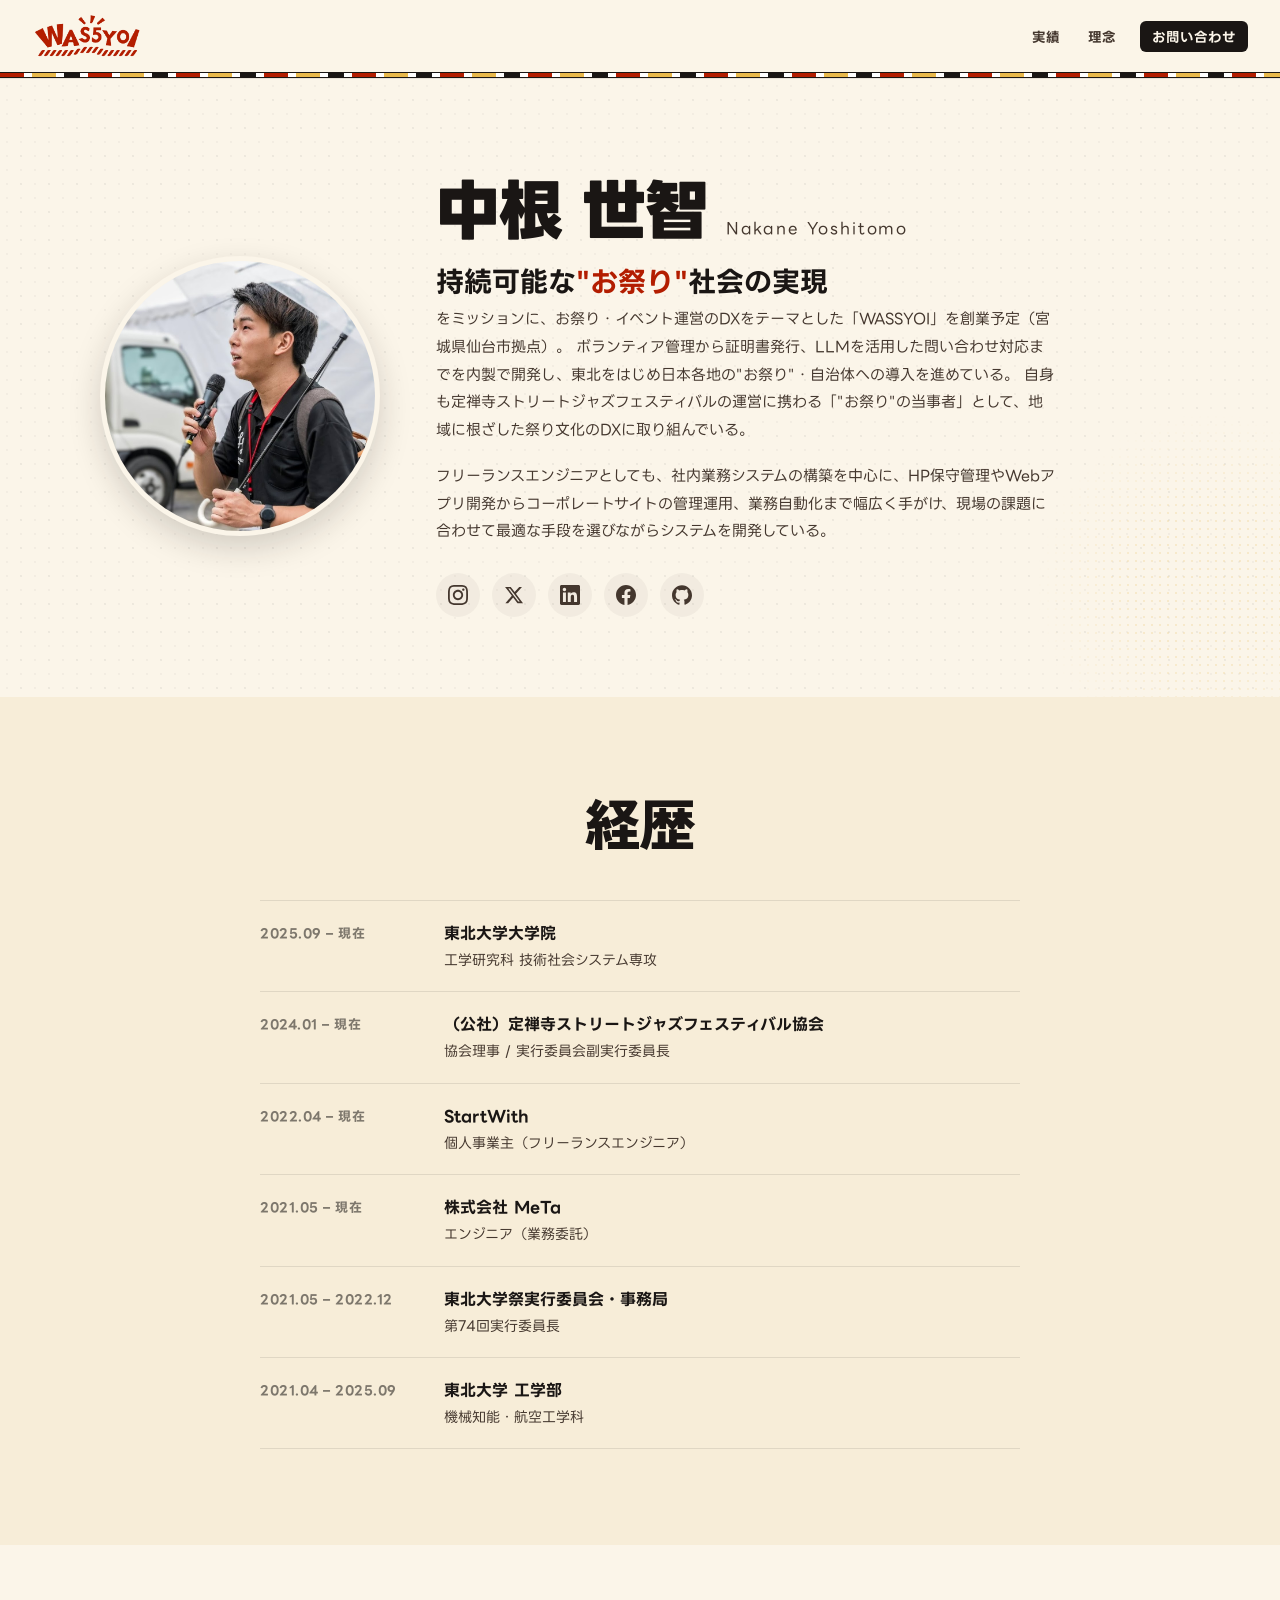
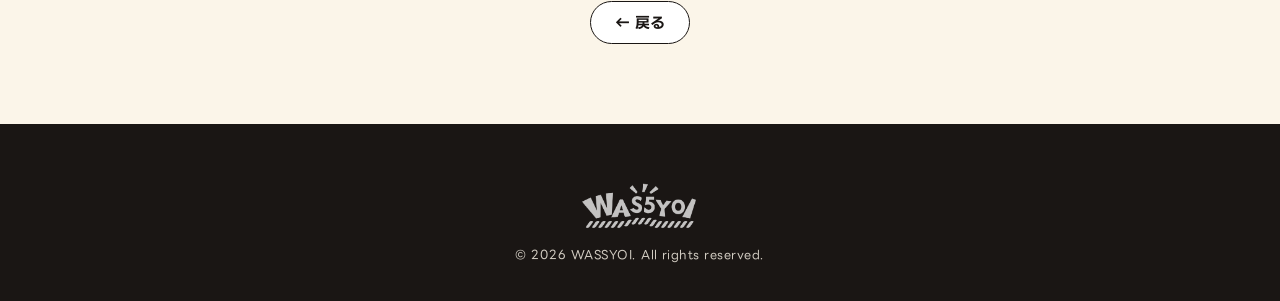
==== commit 747fd9c2: "Redesign about page: product slider, 35th site case, unslop polish - Add product section as a loopin" ====
--- a/ynakane/index.html
+++ b/ynakane/index.html
@@ -47,7 +47,6 @@
         <img src="../assets/team/nakane.jpg" alt="中根 世智">
       </div>
       <div class="yn-hero__text">
-        <div class="wp-eyebrow">PROFILE</div>
         <h1 class="yn-hero__name">
           中根 世智
           <span class="yn-hero__name-en">Nakane Yoshitomo</span>
@@ -107,33 +106,32 @@
   <!-- ===== Career ===== -->
   <section class="wp-section wp-section--alt">
     <div class="wp-section__head">
-      <div class="wp-eyebrow">CAREER</div>
       <h2 class="wp-section__title">経歴</h2>
     </div>
     <ol class="yn-timeline">
       <li>
-        <div class="yn-timeline__date">2025.09 –</div>
+        <div class="yn-timeline__date">2025.09 – 現在</div>
         <div class="yn-timeline__body">
           <div class="yn-timeline__org">東北大学大学院</div>
           <div class="yn-timeline__role">工学研究科 技術社会システム専攻</div>
         </div>
       </li>
       <li>
-        <div class="yn-timeline__date">2024.01 –</div>
+        <div class="yn-timeline__date">2024.01 – 現在</div>
         <div class="yn-timeline__body">
           <div class="yn-timeline__org">（公社）定禅寺ストリートジャズフェスティバル協会</div>
           <div class="yn-timeline__role">協会理事 / 実行委員会副実行委員長</div>
         </div>
       </li>
       <li>
-        <div class="yn-timeline__date">2022.04 –</div>
+        <div class="yn-timeline__date">2022.04 – 現在</div>
         <div class="yn-timeline__body">
           <div class="yn-timeline__org">StartWith</div>
           <div class="yn-timeline__role">個人事業主（フリーランスエンジニア）</div>
         </div>
       </li>
       <li>
-        <div class="yn-timeline__date">2021.05 –</div>
+        <div class="yn-timeline__date">2021.05 – 現在</div>
         <div class="yn-timeline__body">
           <div class="yn-timeline__org">株式会社 MeTa</div>
           <div class="yn-timeline__role">エンジニア（業務委託）</div>
--- a/matsuri.css
+++ b/matsuri.css
@@ -159,25 +159,27 @@
   align-items: center;
   justify-content: center;
   gap: 8px;
-  padding: 12px 22px;
+  padding: 12px 24px;
   border-radius: 999px;
   font-weight: 700;
   font-size: 15px;
   font-family: inherit;
   border: 1.5px solid var(--m-ink);
   cursor: pointer;
-  transition: transform .12s cubic-bezier(.2,.7,.3,1), box-shadow .12s cubic-bezier(.2,.7,.3,1);
+  transition: background-color .15s cubic-bezier(0.22, 1, 0.36, 1), box-shadow .15s cubic-bezier(0.22, 1, 0.36, 1), transform .15s cubic-bezier(0.22, 1, 0.36, 1);
   white-space: nowrap;
   color: var(--m-ink);
   background: #fff;
   text-decoration: none;
 }
 .m-btn-primary { background: var(--m-red); color: #fff; box-shadow: 3px 3px 0 var(--m-ink); }
-.m-btn-primary:hover { transform: translate(-1px,-1px); box-shadow: 4px 4px 0 var(--m-ink); }
+.m-btn-primary:hover { background: var(--m-red-deep); }
 .m-btn-mustard { background: var(--m-mustard); color: var(--m-ink); box-shadow: 3px 3px 0 var(--m-ink); }
-.m-btn-mustard:hover { transform: translate(-1px,-1px); box-shadow: 4px 4px 0 var(--m-ink); }
+.m-btn-mustard:hover { background: var(--m-mustard-deep); }
 .m-btn-teal { background: var(--m-teal); color: #fff; box-shadow: 3px 3px 0 var(--m-ink); }
-.m-btn-teal:hover { transform: translate(-1px,-1px); box-shadow: 4px 4px 0 var(--m-ink); }
+.m-btn-teal:hover { background: #17605f; }
+.m-btn-primary:active, .m-btn-mustard:active, .m-btn-teal:active { transform: translate(2px,2px); box-shadow: 1px 1px 0 var(--m-ink); }
+.m-btn:focus-visible { outline: 2px solid var(--m-ink); outline-offset: 3px; }
 .m-btn-ghost { background: #fff; }
 .m-btn-ghost:hover { background: var(--m-paper); }
 
--- a/portfolio.css
+++ b/portfolio.css
@@ -13,16 +13,6 @@
 /* ========== shared layout primitives ========== */
 .wp-wrap { max-width: 1140px; margin: 0 auto; padding: 0 28px; }
 .wp-wrap--narrow { max-width: 880px; margin: 0 auto; padding: 0 28px; }
-
-.wp-eyebrow {
-  font-family: var(--m-font-mono);
-  font-size: 11px;
-  letter-spacing: 0.14em;
-  color: var(--m-ink-3);
-  text-transform: uppercase;
-  margin-bottom: 14px;
-  display: inline-block;
-}
 
 /* ========== Header — slim, modern ========== */
 .wp-header {
@@ -33,7 +23,7 @@
   border-bottom: 1px solid rgba(26, 22, 20, 0.08);
 }
 .wp-header__inner {
-  padding: 16px 32px;
+  padding: 12px 32px;
   display: flex; align-items: center; gap: 24px;
 }
 .wp-logo {
@@ -41,48 +31,43 @@
   text-decoration: none; color: var(--m-ink);
 }
 .wp-logo__img {
-  height: 64px; width: auto; display: block;
+  height: 48px; width: auto; display: block;
 }
 .wp-nav { margin-left: auto; display: flex; align-items: center; gap: 4px; }
 .wp-nav a {
-  padding: 8px 14px; border-radius: 6px;
+  padding: 8px 12px; border-radius: 6px;
   font-size: 13.5px; font-weight: 600;
   color: var(--m-ink-2); text-decoration: none;
-  transition: background 0.12s, color 0.12s;
+  transition: background-color 0.15s cubic-bezier(0.22, 1, 0.36, 1), color 0.15s cubic-bezier(0.22, 1, 0.36, 1);
 }
 .wp-nav a:hover { background: rgba(26,22,20,0.05); color: var(--m-ink); }
+.wp-nav a:focus-visible, .wp-case__cta:focus-visible, .wp-founder__socials a:focus-visible { outline: 2px solid var(--m-ink); outline-offset: 3px; }
 .wp-nav a.is-cta {
   background: var(--m-ink); color: var(--m-cream);
   margin-left: 8px;
 }
 .wp-nav a.is-cta:hover { background: var(--m-red); color: #fff; }
 
+.wp-header .m-hachimaki { height: 6px; }
+
 /* anchor offset for sticky header */
-.wp-section, .wp-contact { scroll-margin-top: 88px; }
+.wp-section, .wp-contact { scroll-margin-top: 80px; }
 
 /* ========== Hero ========== */
-.wp-hero { position: relative; padding: 72px 32px 56px; overflow: hidden; text-align: center; }
+.wp-hero { position: relative; padding: 96px 32px 80px; overflow: hidden; text-align: center; }
 .wp-hero__inner { position: relative; }
-.wp-eyebrow { /* base, but ensure header alignment */ }
 .wp-hero__title {
   font-family: var(--m-font-display);
   font-weight: 800; letter-spacing: -0.025em;
   font-size: clamp(40px, 6.2vw, 84px);
   line-height: 0.98;
-  margin: 16px 0 28px;
+  margin: 0 0 32px;
   text-wrap: balance;
 }
 .wp-hero__title .accent { color: var(--m-red); }
-.wp-hero__title .ulay { position: relative; display: inline-block; }
-.wp-hero__title .ulay::after {
-  content: ""; position: absolute; left: -2px; right: -2px; bottom: 6%;
-  height: 28%; background: var(--m-mustard); opacity: 0.5;
-  z-index: -1; border-radius: 2px;
-}
 .wp-hero__lede,
 .wp-section__lede,
 .wp-concept__body p,
-.wp-value__desc,
 .wp-case__excerpt,
 .wp-contact__lede {
   font-family: var(--m-font-body);
@@ -95,7 +80,8 @@
   max-width: 920px; font-size: 17px;
   margin: 0 auto 24px;
 }
-.wp-hero__note {
+.wp-hero__note,
+.wp-section__note {
   font-family: var(--m-font-body);
   font-size: 13.2px;
   line-height: 1.8;
@@ -104,6 +90,7 @@
   margin: 0 auto 32px;
   text-align: center;
 }
+.wp-section__note { margin: 16px auto 0; }
 .wp-hero__cta { display: flex; gap: 12px; flex-wrap: wrap; justify-content: center; }
 
 /* festival decor — used as accent only (deco-1 baseline) */
@@ -116,35 +103,11 @@
 }
 
 /* ========== Stat strip ========== */
-.wp-stats {
-  border-top: 1px solid rgba(26,22,20,0.1);
-  border-bottom: 1px solid rgba(26,22,20,0.1);
-  background: var(--m-paper);
-}
-.wp-stats__row {
-  max-width: 1140px; margin: 0 auto;
-  padding: 28px;
-  display: grid; grid-template-columns: repeat(4, 1fr); gap: 28px;
-}
-.wp-stat__num {
-  font-family: var(--m-font-display); font-weight: 800;
-  font-size: 36px; letter-spacing: -0.02em; color: var(--m-ink);
-  line-height: 1;
-}
-.wp-stat__num small {
-  font-size: 16px; margin-left: 4px; color: var(--m-ink-2);
-  font-weight: 700; letter-spacing: 0;
-}
-.wp-stat__label {
-  font-family: var(--m-font-mono); font-size: 11px;
-  color: var(--m-ink-3); margin-top: 6px; letter-spacing: 0.06em;
-}
-
 /* ========== Section frame ========== */
-.wp-section { padding: 64px 32px; position: relative; text-align: center; }
+.wp-section { padding: 96px 32px; position: relative; text-align: center; }
 .wp-section--alt { background: var(--m-paper); }
 .wp-section--ink { background: var(--m-ink); color: var(--m-cream); }
-.wp-section__head { margin: 0 0 36px; }
+.wp-section__head { margin: 0 0 48px; }
 .wp-section__title {
   font-family: var(--m-font-display); font-weight: 800;
   letter-spacing: -0.022em;
@@ -155,54 +118,118 @@
 .wp-section--ink .wp-section__title { color: var(--m-cream); }
 .wp-section__title .accent { color: var(--m-red); }
 .wp-section--ink .wp-section__title .accent { color: var(--m-mustard); }
-.wp-section__lede { margin: 18px auto 0; max-width: 880px; }
+.wp-section__lede { margin: 20px auto 0; max-width: 880px; }
 .wp-section--ink .wp-section__lede { color: rgba(251,245,233,0.78); }
 
-/* ========== Mission cards (3 values) ========== */
-.wp-values {
-  display: grid; grid-template-columns: repeat(3, 1fr); gap: 20px;
-}
-.wp-value {
-  background: rgba(251,245,233,0.04);
-  border: 1px solid rgba(251,245,233,0.12);
-  border-radius: 16px; padding: 32px 28px;
-  display: flex; flex-direction: column; gap: 14px;
-  position: relative; overflow: hidden;
-}
-.wp-value__title {
+/* ========== Concept ========== */
+.wp-concept__body p { max-width: 880px; margin: 0 auto 24px; }
+.wp-section--ink .wp-concept__body p { color: rgba(251,245,233,0.78); }
+
+/* ========== Product ========== */
+.wp-product {
+  max-width: 1140px; margin: 0 auto;
+  display: grid; grid-template-columns: minmax(0, 5fr) minmax(0, 7fr);
+  gap: 48px; align-items: center; text-align: left;
+}
+.wp-steps { list-style: none; margin: 0; padding: 0; display: flex; flex-direction: column; }
+.wp-step {
+  display: grid; grid-template-columns: 28px 20px 1fr; gap: 12px; align-items: start;
+  padding: 16px 0; border-top: 1px solid rgba(26,22,20,0.1);
+}
+.wp-step:last-child { border-bottom: 1px solid rgba(26,22,20,0.1); }
+.wp-step__num { font-size: 12px; color: var(--m-ink-3); font-variant-numeric: tabular-nums; line-height: 24px; }
+.wp-step__icon { width: 20px; height: 20px; color: var(--m-ink-2); margin-top: 2px; }
+.wp-step__title { font-family: var(--m-font-display); font-weight: 800; font-size: 18px; line-height: 24px; margin: 0; }
+.wp-step__desc { margin: 4px 0 0; font-size: 14px; line-height: 1.7; color: var(--m-ink-2); }
+.wp-product__shot {
+  margin: 0; background: #fff; border: 1px solid rgba(26,22,20,0.12);
+  border-radius: 16px; overflow: hidden;
+}
+.wp-product__bar {
+  display: flex; gap: 6px; padding: 12px 16px;
+  border-bottom: 1px solid rgba(26,22,20,0.08); background: var(--m-cream);
+}
+.wp-product__bar span { width: 8px; height: 8px; border-radius: 50%; background: rgba(26,22,20,0.16); }
+.wp-product__shot img { width: 100%; height: auto; }
+.wp-product__empty { display: grid; place-items: center; aspect-ratio: 1425 / 1018; color: var(--m-ink-3); font-size: 14px; }
+
+/* ========== Product slider ========== */
+.wp-sr {
+  position: absolute; width: 1px; height: 1px; margin: -1px; padding: 0;
+  overflow: hidden; clip: rect(0 0 0 0); white-space: nowrap; border: 0;
+}
+.wp-ptitle__logo { display: inline-block; height: 1.15em; width: auto; vertical-align: -0.2em; }
+.wp-ptitle__slot { display: inline-block; overflow: hidden; vertical-align: top; text-align: left; }
+.wp-ptitle__strip { display: flex; }
+.wp-ptitle__strip > span { flex: 0 0 auto; white-space: nowrap; }
+.wp-slider {
+  display: grid; grid-template-columns: 44px minmax(0, 1140px) 44px;
+  grid-template-areas: "prev track next" ". count .";
+  column-gap: 24px; row-gap: 24px; justify-content: center; align-items: center;
+}
+.wp-slider__track {
+  grid-area: track; display: flex; align-items: flex-start; overflow-x: auto; overflow-y: hidden;
+  scroll-snap-type: x mandatory; overscroll-behavior-x: contain; scrollbar-width: none;
+}
+.wp-slider__track::-webkit-scrollbar { display: none; }
+@media (prefers-reduced-motion: no-preference) {
+  .wp-slider__track { scroll-behavior: smooth; }
+}
+.wp-slider__track:focus-visible { outline: 2px solid var(--m-ink); outline-offset: 4px; border-radius: 16px; }
+.wp-pslide {
+  flex: 0 0 100%; scroll-snap-align: start; scroll-snap-stop: always; position: relative;
+  padding: 0 4px; /* 隣のスライドの端が境目にのぞかないように */
+  text-align: left; display: flex; flex-direction: column; gap: 32px;
+}
+.wp-pslide .wp-product { width: 100%; }
+.wp-pslide--cta { justify-content: center; align-items: center; text-align: center; min-height: 100%; }
+.wp-pslide__title {
   font-family: var(--m-font-display); font-weight: 800;
-  font-size: 24px; letter-spacing: -0.02em;
-  color: var(--m-mustard); line-height: 1.25;
-}
-.wp-value__title .accent { color: var(--m-red); }
-.wp-value__desc { margin: 0; }
-.wp-section--ink .wp-value__desc { color: rgba(251,245,233,0.78); }
-
-/* ========== Concept ========== */
-.wp-concept__body p { max-width: 880px; margin: 0 auto 22px; }
+  font-size: clamp(26px, 3vw, 36px); letter-spacing: -0.02em;
+  line-height: 1.2; margin: 0;
+}
+.wp-pslide__desc { margin: 12px 0 0; font-weight: 500; font-size: 16px; line-height: 1.9; color: var(--m-ink-2); }
+.wp-slider__btn {
+  width: 44px; height: 44px; border-radius: 50%; border: 1.5px solid var(--m-ink);
+  background: #fff; color: var(--m-ink); display: grid; place-items: center; cursor: pointer; padding: 0;
+  transition: background-color 0.2s cubic-bezier(0.22, 1, 0.36, 1), opacity 0.2s cubic-bezier(0.22, 1, 0.36, 1);
+}
+.wp-slider__btn--prev { grid-area: prev; }
+.wp-slider__btn--next { grid-area: next; }
+.wp-slider__btn:hover { background: var(--m-paper); }
+.wp-slider__btn:focus-visible { outline: 2px solid var(--m-ink); outline-offset: 4px; }
+.wp-slider__btn svg { width: 20px; height: 20px; }
+.wp-slider__dots { grid-area: count; display: flex; justify-content: center; gap: 4px; }
+.wp-slider__dot {
+  width: 24px; height: 24px; padding: 0; border: 0; background: none; cursor: pointer;
+  display: grid; place-items: center;
+}
+.wp-slider__dot::before {
+  content: ""; width: 10px; height: 10px; border-radius: 50%;
+  border: 1.5px solid var(--m-ink); background: transparent;
+  transition: background-color 0.15s cubic-bezier(0.22, 1, 0.36, 1);
+}
+.wp-slider__dot[aria-current="true"]::before { background: var(--m-ink); }
+.wp-slider__dot:focus-visible { outline: 2px solid var(--m-ink); outline-offset: 2px; border-radius: 50%; }
 
 /* ========== Cases ========== */
 .wp-cases {
   display: grid; grid-template-columns: 1fr; gap: 40px;
 }
 .wp-cases__cta {
-  margin-top: 72px;
-  padding-top: 8px;
+  margin-top: 64px;
   display: flex;
   justify-content: center;
 }
 .wp-case {
   background: #fff;
   border: 1px solid rgba(26,22,20,0.12);
-  border-radius: 18px;
+  border-radius: 16px;
   overflow: hidden;
   display: grid; grid-template-columns: 1.05fr 1fr;
-  transition: transform 0.18s, box-shadow 0.18s;
-}
-.wp-case:hover {
-  transform: translateY(-3px);
-  box-shadow: 0 14px 36px rgba(26,22,20,0.1);
-}
+  transition: border-color 0.18s cubic-bezier(0.22, 1, 0.36, 1);
+}
+.wp-case:hover { border-color: rgba(26,22,20,0.28); }
 .wp-case__cover {
   background: var(--m-paper); position: relative;
   min-height: 320px; overflow: hidden;
@@ -214,12 +241,13 @@
   object-fit: cover; object-position: top center;
 }
 #case-jsf .wp-case__cover img { object-position: top left; }
+#case-jsf35 .wp-case__cover img { object-position: center; }
 .wp-case--reverse { grid-template-columns: 1fr 1.05fr; }
 .wp-case--reverse .wp-case__cover { order: 2; }
 .wp-case--reverse .wp-case__body { order: 1; }
 .wp-case__body {
-  padding: 36px 38px 32px;
-  display: flex; flex-direction: column; gap: 14px;
+  padding: 40px 40px 32px;
+  display: flex; flex-direction: column; gap: 12px;
   min-width: 0;
   text-align: left;
 }
@@ -227,40 +255,36 @@
   font-family: var(--m-font-mono);
   font-size: 11px; letter-spacing: 0.08em;
   color: var(--m-ink-3);
-  display: flex; align-items: center; gap: 10px; flex-wrap: wrap;
+  display: flex; align-items: center; gap: 8px; flex-wrap: wrap;
 }
 .wp-case__meta .dot { width: 3px; height: 3px; background: var(--m-ink-3); border-radius: 99px; }
-.wp-case__place {
-  background: var(--m-mustard); color: var(--m-ink);
-  padding: 3px 10px; border-radius: 99px;
-  font-size: 11px; font-weight: 700; letter-spacing: 0.04em;
-}
+.wp-case__place { color: var(--m-ink-3); font-size: 11px; font-weight: 700; letter-spacing: 0.04em; }
 .wp-case__title {
   font-family: var(--m-font-display); font-weight: 800;
   font-size: 30px; letter-spacing: -0.02em; line-height: 1.18;
   margin: 0;
 }
 .wp-case__excerpt { margin: 0; }
-.wp-case__tags { display: flex; gap: 6px; flex-wrap: wrap; margin-top: 4px; }
+.wp-case__tags { display: flex; gap: 8px; flex-wrap: wrap; margin-top: 4px; }
 .wp-case__tag {
   font-family: var(--m-font-mono); font-size: 11px;
   padding: 2px 8px; border-radius: 4px;
   background: rgba(26,22,20,0.06); color: var(--m-ink-2);
 }
 .wp-case__cta {
-  margin-top: auto; padding-top: 14px;
+  margin-top: auto; padding-top: 16px;
   display: inline-flex; align-items: center; gap: 8px;
   font-size: 14px; font-weight: 700; color: var(--m-red);
   text-decoration: none; align-self: flex-start;
 }
-.wp-case__cta .arrow { transition: transform 0.15s; }
+.wp-case__cta .arrow { transition: transform 0.15s cubic-bezier(0.22, 1, 0.36, 1); }
 .wp-case:hover .wp-case__cta .arrow { transform: translateX(4px); }
 
 /* ========== Founders ========== */
 .wp-founders {
-  max-width: 760px; margin: 0 auto;
+  max-width: 400px; margin: 0 auto;
   display: grid;
-  grid-template-columns: minmax(0, 1.8fr) minmax(0, 1fr);
+  grid-template-columns: 1fr;
   gap: 20px; align-items: stretch;
 }
 .wp-founder {
@@ -268,22 +292,12 @@
   background: #fff;
   border: 1.5px solid var(--m-ink);
   border-radius: 16px;
-  padding: 32px 28px;
-  display: flex; flex-direction: column; gap: 14px;
+  padding: 32px;
+  display: flex; flex-direction: column; gap: 12px;
   align-items: center; text-align: center;
-  transition: transform 0.15s cubic-bezier(.2,.7,.3,1),
-              box-shadow 0.15s cubic-bezier(.2,.7,.3,1);
-}
-.wp-founder:not(.wp-founder--coming) {
   box-shadow: 4px 4px 0 var(--m-ink);
 }
-.wp-founder:not(.wp-founder--coming):hover {
-  transform: translate(-2px, -2px);
-  box-shadow: 6px 6px 0 var(--m-ink);
-}
-.wp-founder:not(.wp-founder--coming):hover .wp-founder__name {
-  color: var(--m-red);
-}
+.wp-founder:hover .wp-founder__name { color: var(--m-red); }
 a.wp-founder__name::before {
   content: "";
   position: absolute;
@@ -296,13 +310,6 @@
   position: relative;
   z-index: 2;
 }
-.wp-founder--coming {
-  background: rgba(26,22,20,0.025);
-  border: 1px dashed rgba(26,22,20,0.18);
-  gap: 8px;
-  padding: 24px 20px;
-  justify-content: center;
-}
 .wp-founder__avatar {
   width: 132px; height: 132px; border-radius: 50%;
   overflow: hidden;
@@ -314,26 +321,22 @@
   width: 100%; height: 100%; object-fit: cover;
   display: block;
 }
-.wp-founder__role {
-  font-family: var(--m-font-mono); font-size: 11px;
-  letter-spacing: 0.08em; color: var(--m-red);
-}
 .wp-founder__name {
   font-family: var(--m-font-display); font-weight: 800;
   font-size: 28px; letter-spacing: -0.01em;
   color: var(--m-ink); margin: 0; line-height: 1.2;
   text-decoration: none;
-  transition: color 0.15s;
+  transition: color 0.15s cubic-bezier(0.22, 1, 0.36, 1);
 }
 a.wp-founder__name:hover { color: var(--m-red); }
 .wp-founder__name-en {
   font-family: var(--m-font-mono); font-size: 12px;
   letter-spacing: 0.12em; color: var(--m-ink-2);
-  margin-top: -6px;
+  margin-top: -4px;
 }
 .wp-founder__socials {
-  list-style: none; padding: 0; margin: 10px 0 0;
-  display: flex; gap: 14px; align-items: center; justify-content: center;
+  list-style: none; padding: 0; margin: 8px 0 0;
+  display: flex; gap: 8px; align-items: center; justify-content: center;
 }
 .wp-founder__socials a {
   display: inline-flex; align-items: center; justify-content: center;
@@ -341,45 +344,33 @@
   border-radius: 50%;
   color: var(--m-ink-2);
   background: rgba(26,22,20,0.04);
-  transition: color 0.15s, background 0.15s, transform 0.15s;
+  transition: color 0.15s cubic-bezier(0.22, 1, 0.36, 1), background-color 0.15s cubic-bezier(0.22, 1, 0.36, 1);
 }
 .wp-founder__socials a:hover {
   color: var(--m-red);
   background: rgba(179,29,0,0.08);
-  transform: translateY(-2px);
 }
 .wp-founder__socials svg {
   width: 18px; height: 18px;
   fill: currentColor;
 }
-.wp-founder__name-coming {
-  font-family: var(--m-font-display); font-weight: 800;
-  font-size: 20px; letter-spacing: -0.02em;
-  color: var(--m-ink-3); margin: 0;
-}
-.wp-founder__hint {
-  font-family: var(--m-font-mono);
-  font-size: 11px; letter-spacing: 0.08em;
-  color: var(--m-ink-3); margin: 0;
-}
-
 /* ========== Contact ========== */
-.wp-contact { text-align: center; padding: 80px 32px; scroll-margin-top: 88px; }
+.wp-contact { text-align: center; padding: 96px 32px; scroll-margin-top: 80px; }
 .wp-contact__title {
   font-family: var(--m-font-display); font-weight: 800;
   font-size: clamp(34px, 4.6vw, 60px); letter-spacing: -0.02em;
-  line-height: 1.15; margin: 0 0 22px;
+  line-height: 1.15; margin: 0 0 24px;
   text-wrap: balance;
 }
 .wp-contact__title .accent { color: var(--m-red); }
 .wp-contact__lede { max-width: 620px; margin: 0 auto 32px; }
 .wp-contact__cta { display: flex; gap: 12px; flex-wrap: wrap; justify-content: center; }
-.wp-contact__cta a { font-size: 16px; padding: 14px 28px; }
+.wp-contact__cta a { font-size: 16px; padding: 16px 28px; }
 
 /* ========== Footer ========== */
-.wp-footer { background: var(--m-ink); color: var(--m-cream); padding: 56px 32px 36px; }
+.wp-footer { background: var(--m-ink); color: var(--m-cream); padding: 56px 32px 40px; }
 .wp-footer__inner {
-  display: flex; flex-direction: column; align-items: center; gap: 18px;
+  display: flex; flex-direction: column; align-items: center; gap: 16px;
   text-align: center;
   font-size: 12px; opacity: 0.82;
 }
@@ -393,18 +384,22 @@
 
 /* ========== Responsive ========== */
 @media (max-width: 920px) {
-  .wp-values { grid-template-columns: 1fr; }
   .wp-case, .wp-case--reverse { grid-template-columns: 1fr; }
   .wp-case__cover { min-height: 220px; aspect-ratio: 16/10; border-bottom: 1px solid rgba(26,22,20,0.1); }
   .wp-case--reverse .wp-case__cover { order: 0; }
   .wp-case--reverse .wp-case__body { order: 1; }
-  .wp-founders { grid-template-columns: 1fr; }
+  .wp-product { grid-template-columns: 1fr; gap: 32px; }
+  .wp-slider {
+    grid-template-columns: 44px 1fr 44px;
+    grid-template-areas: "track track track" "prev count next";
+    column-gap: 16px;
+  }
 }
 @media (max-width: 640px) {
-  .wp-section { padding: 56px 22px; }
-  .wp-hero { padding: 56px 22px 48px; }
-  .wp-contact { padding: 64px 22px; }
-  .wp-header__inner { padding: 16px 22px; }
-  .wp-footer { padding: 48px 22px 32px; }
+  .wp-section { padding: 64px 20px; }
+  .wp-hero { padding: 64px 20px 56px; }
+  .wp-contact { padding: 80px 20px; }
+  .wp-header__inner { padding: 12px 20px; }
+  .wp-footer { padding: 48px 20px 32px; }
   .wp-nav a:not(.is-cta) { display: none; }
 }
--- a/ynakane/ynakane.css
+++ b/ynakane/ynakane.css
@@ -63,12 +63,11 @@
   border-radius: 50%;
   color: var(--m-ink-2);
   background: rgba(26,22,20,0.04);
-  transition: color 0.15s, background 0.15s, transform 0.15s;
+  transition: color 0.15s cubic-bezier(0.22, 1, 0.36, 1), background 0.15s cubic-bezier(0.22, 1, 0.36, 1);
 }
 .yn-socials a:hover {
   color: var(--m-red);
   background: rgba(179,29,0,0.08);
-  transform: translateY(-2px);
 }
 .yn-socials svg { width: 20px; height: 20px; fill: currentColor; }
 
@@ -76,48 +75,27 @@
 .yn-timeline {
   list-style: none; padding: 0;
   max-width: 760px; margin: 0 auto;
-  display: flex; flex-direction: column;
-  position: relative;
-}
-.yn-timeline::before {
-  content: ""; position: absolute;
-  top: 8px; bottom: 8px;
-  left: 150px;
-  width: 2px;
-  background: rgba(179,29,0,0.18);
+  text-align: left;
 }
 .yn-timeline li {
-  display: grid;
-  grid-template-columns: 150px 1fr;
-  gap: 24px;
-  padding: 16px 0;
-  position: relative;
+  display: grid; grid-template-columns: 160px 1fr; gap: 24px;
+  padding: 20px 0;
+  border-top: 1px solid rgba(26,22,20,0.1);
 }
-.yn-timeline li::before {
-  content: "";
-  position: absolute;
-  left: 143px; top: 22px;
-  width: 16px; height: 16px;
-  border-radius: 50%;
-  background: var(--m-red);
-  border: 3px solid var(--m-cream);
-  box-shadow: 0 0 0 1px rgba(179,29,0,0.3);
+.yn-timeline li:last-child { border-bottom: 1px solid rgba(26,22,20,0.1); }
+.yn-timeline__date {
+  font-size: 13px; font-weight: 700; line-height: 24px;
+  letter-spacing: 0.04em;
+  color: var(--m-ink-3);
+  font-variant-numeric: tabular-nums;
 }
-.yn-timeline__date {
-  font-size: 13px; font-weight: 700;
-  letter-spacing: 0.04em;
-  color: var(--m-red);
-  padding-top: 2px;
-  text-align: right;
-  padding-right: 24px;
-}
-.yn-timeline__body { padding-left: 24px; }
 .yn-timeline__org {
-  font-weight: 700; font-size: 16px;
-  color: var(--m-ink); margin-bottom: 2px;
+  font-weight: 700; font-size: 16px; line-height: 24px;
+  color: var(--m-ink);
 }
 .yn-timeline__role {
-  font-size: 14px; color: var(--m-ink-2); line-height: 1.5;
+  margin-top: 4px;
+  font-size: 14px; line-height: 1.6; color: var(--m-ink-2);
 }
 
 /* ========== Back CTA ========== */
@@ -139,9 +117,6 @@
   .yn-hero__lede { text-align: center; }
   .yn-socials { justify-content: center; }
 
-  .yn-timeline::before { left: 100px; }
-  .yn-timeline li { grid-template-columns: 100px 1fr; gap: 16px; }
-  .yn-timeline li::before { left: 93px; }
-  .yn-timeline__date { padding-right: 16px; font-size: 11px; }
-  .yn-timeline__body { padding-left: 16px; }
+  .yn-timeline li { grid-template-columns: 1fr; gap: 4px; padding: 16px 0; }
+  .yn-timeline__date { font-size: 11px; line-height: 20px; }
 }
